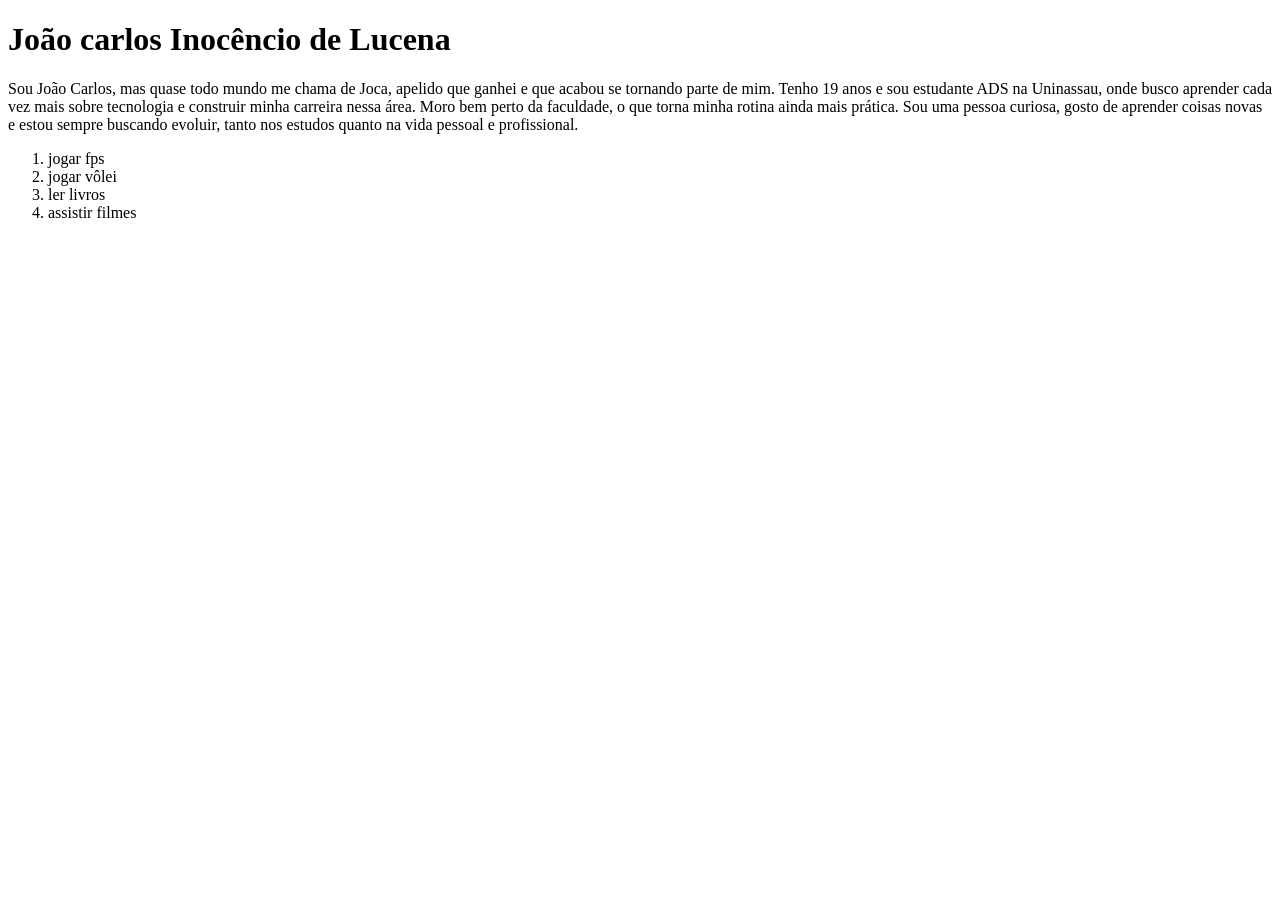
==== index.html @ d2fedf28 "Add files via upload" ====
<!DOCTYPE html>
<html lang="pt-br">
<head>
    <meta charset="UTF-8">
    <meta name="viewport" content="width=device-width, initial-scale=1.0">
    <title>João Carlos</title>
</head>
<body>
    <h1>João carlos Inocêncio de Lucena</h1>
    <p> Sou João Carlos, mas quase todo mundo me chama de Joca, apelido que ganhei e que acabou se tornando parte de mim. Tenho 19 anos e sou estudante ADS na Uninassau, onde busco aprender cada vez mais sobre tecnologia e construir minha carreira nessa área.

Moro bem perto da faculdade, o que torna minha rotina ainda mais prática. Sou uma pessoa curiosa, gosto de aprender coisas novas e estou sempre buscando evoluir, tanto nos estudos quanto na vida pessoal e profissional.</p>
<ol>
    <li> jogar fps</li>
    <li>jogar vôlei</li>
    <li>ler livros</li>
    <li>assistir filmes</li>

</ol>
</body>
</html>
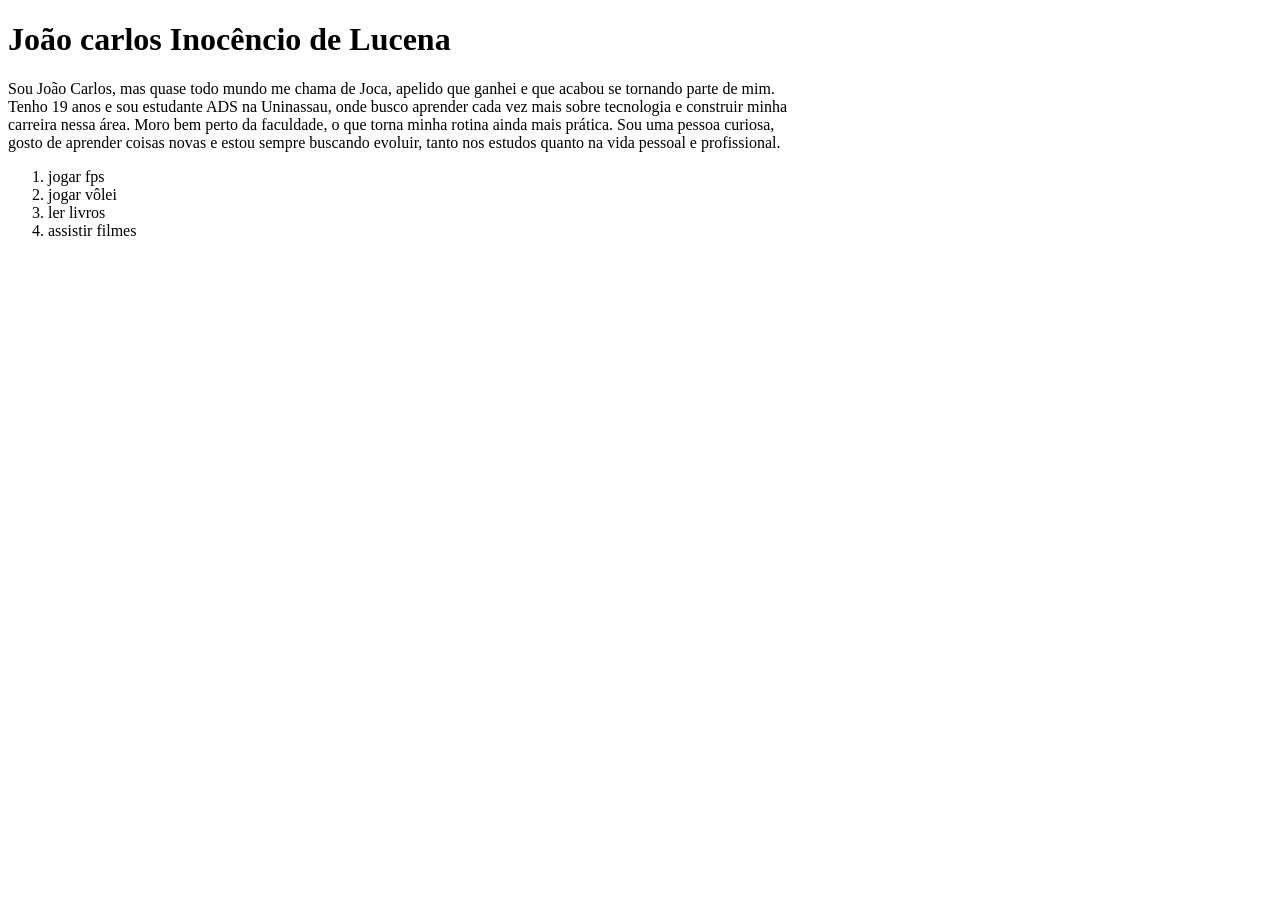
==== commit a8480646: "Add files via upload" ====
--- a/index.html
+++ b/index.html
@@ -7,9 +7,9 @@
 </head>
 <body>
     <h1>João carlos Inocêncio de Lucena</h1>
-    <p> Sou João Carlos, mas quase todo mundo me chama de Joca, apelido que ganhei e que acabou se tornando parte de mim. Tenho 19 anos e sou estudante ADS na Uninassau, onde busco aprender cada vez mais sobre tecnologia e construir minha carreira nessa área.
+    <p> Sou João Carlos, mas quase todo mundo me chama de Joca, apelido que ganhei e que acabou se tornando parte de mim.<br> Tenho 19 anos e sou estudante ADS na Uninassau, onde busco aprender cada vez mais sobre tecnologia e construir minha<br> carreira nessa área.
 
-Moro bem perto da faculdade, o que torna minha rotina ainda mais prática. Sou uma pessoa curiosa, gosto de aprender coisas novas e estou sempre buscando evoluir, tanto nos estudos quanto na vida pessoal e profissional.</p>
+Moro bem perto da faculdade, o que torna minha rotina ainda mais prática. Sou uma pessoa curiosa, <br>gosto de aprender coisas novas e estou sempre buscando evoluir, tanto nos estudos quanto na vida pessoal e profissional.</p>
 <ol>
     <li> jogar fps</li>
     <li>jogar vôlei</li>
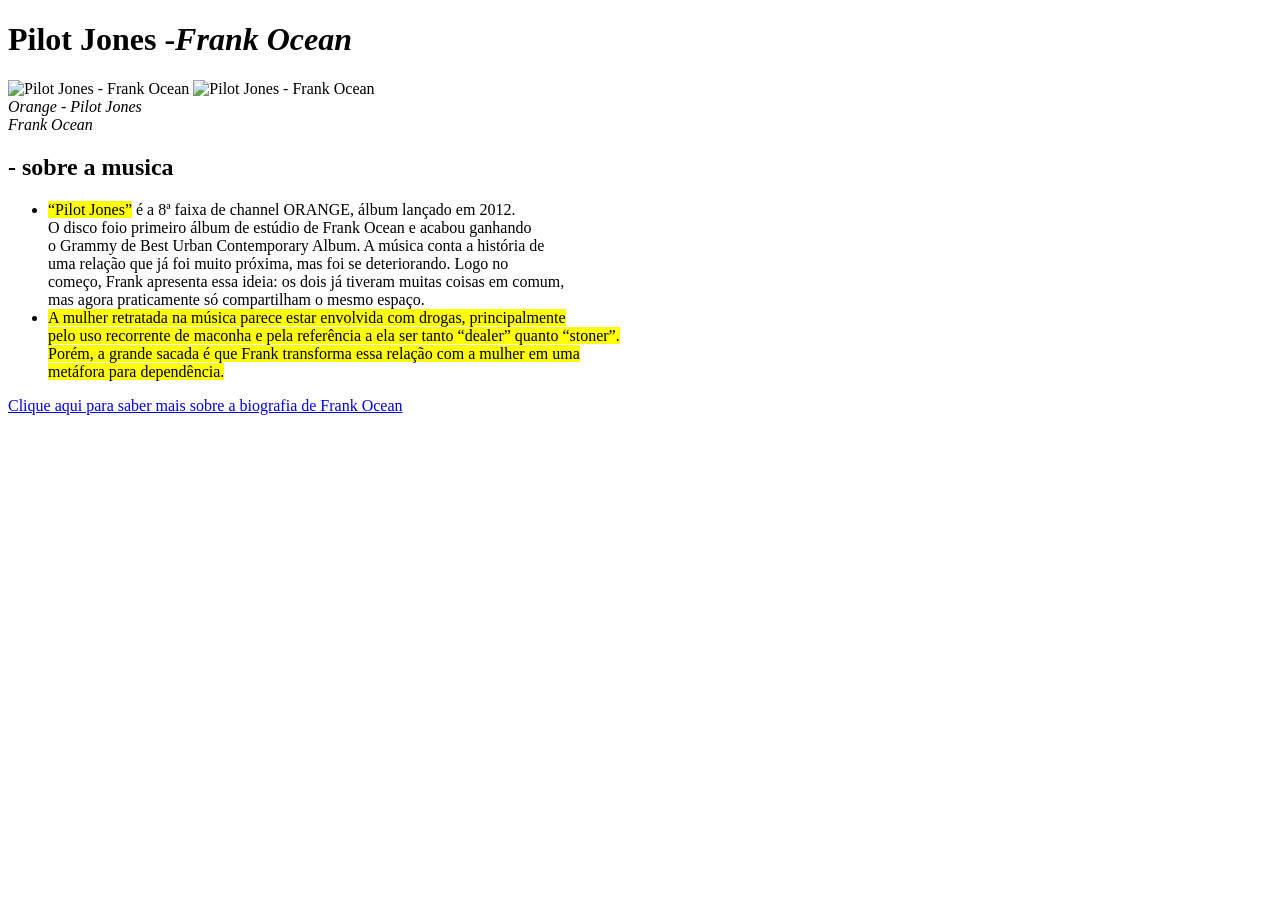
==== commit 64ccf0e8: "Add files via upload" ====
--- a/index.html
+++ b/index.html
@@ -3,19 +3,21 @@
 <head>
     <meta charset="UTF-8">
     <meta name="viewport" content="width=device-width, initial-scale=1.0">
-    <title>João Carlos</title>
+    <title>Pilot Jones - Frank Ocean</title>
 </head>
 <body>
-    <h1>João carlos Inocêncio de Lucena</h1>
-    <p> Sou João Carlos, mas quase todo mundo me chama de Joca, apelido que ganhei e que acabou se tornando parte de mim.<br> Tenho 19 anos e sou estudante ADS na Uninassau, onde busco aprender cada vez mais sobre tecnologia e construir minha<br> carreira nessa área.
-
-Moro bem perto da faculdade, o que torna minha rotina ainda mais prática. Sou uma pessoa curiosa, <br>gosto de aprender coisas novas e estou sempre buscando evoluir, tanto nos estudos quanto na vida pessoal e profissional.</p>
-<ol>
-    <li> jogar fps</li>
-    <li>jogar vôlei</li>
-    <li>ler livros</li>
-    <li>assistir filmes</li>
-
-</ol>
+    <h1>Pilot Jones -<i>Frank Ocean</i></h1>
+    <img src="https://images.openai.com/static-rsc-4/E-ShkgdjByuHTTjebcHb9rIfzEM2_DQYW1Gs9xd1xRHz4AcibiZPQoNcui5sduPARhf-kFCQR0EFNNVBc3zarWDpKLuFDttZcCwG6IXN-419BSYr56ZlC3js4Njy2pwU3KjsLCs-mGe-6hpd8aVsA0E1NWGp1TvNIWYL2kD-I8Q1yChe1V6Jk1w_sFiajAQB?purpose=fullsize" width="200" alt="Pilot Jones - Frank Ocean" >  <img src="https://images.openai.com/static-rsc-4/keM3DZ5dfIHCV4mY62JpMrUDnSu9TE22c4PVL0NURmY7e3-310lMT5ksIlUP79338UPVuPjX0OOBNGNF2LLpu036V3VofhQj18d10SBeIx0zE2uHIFDq0Vcnhmct14xSvNmwicpav6C8Mvq_sRHLLeRNu3HOMjqQ0JxN0Gk3VcSUeYtHKicEMi3yzBtThUby?purpose=fullsize" width="200" alt="Pilot Jones - Frank Ocean" >  
+<br>
+    <i> Orange - Pilot Jones</i><br> <i>Frank Ocean</i>
+<h2>- sobre a musica </h2>
+<p>
+    <ul>
+        <li><mark>“Pilot Jones”</mark> é a 8ª faixa de channel ORANGE, álbum lançado em 2012.<br> O disco foio primeiro álbum de estúdio de Frank Ocean e acabou ganhando<br> o Grammy de Best Urban Contemporary Album.
+A música conta a história de<br> uma relação que já foi muito próxima, mas foi se deteriorando. Logo no<br> começo, Frank apresenta essa ideia: os dois já tiveram muitas coisas em comum,<br> mas agora praticamente só compartilham o mesmo espaço.</li>
+<li><mark>A mulher retratada na música parece estar envolvida com drogas, principalmente<br> pelo uso recorrente de maconha e pela referência a ela ser tanto “dealer” quanto “stoner”.<br> Porém, a grande sacada é que Frank transforma essa relação com a mulher em uma<br> metáfora para dependência.</mark></i>
+</ul>
+<a href="detalhe.html" target="_blank">Clique aqui para saber mais sobre a biografia de Frank Ocean</a>
+</p>
 </body>
 </html>
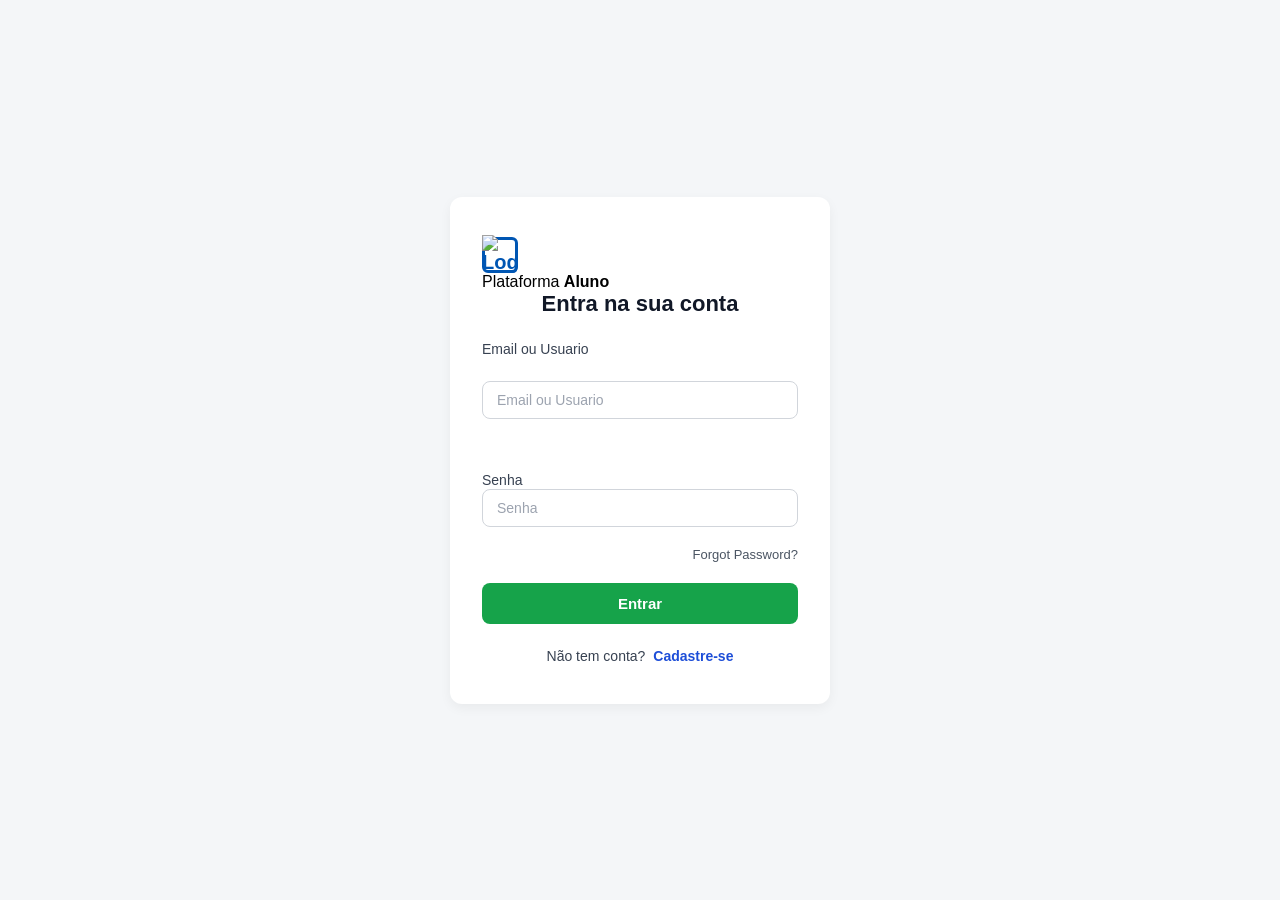
==== commit 9de9788a: "Add files via upload" ====
--- a/index.html
+++ b/index.html
@@ -3,21 +3,44 @@
 <head>
     <meta charset="UTF-8">
     <meta name="viewport" content="width=device-width, initial-scale=1.0">
-    <title>Pilot Jones - Frank Ocean</title>
+    <title>Document</title>
+    <link rel="stylesheet" href="style.css">
 </head>
 <body>
-    <h1>Pilot Jones -<i>Frank Ocean</i></h1>
-    <img src="https://images.openai.com/static-rsc-4/E-ShkgdjByuHTTjebcHb9rIfzEM2_DQYW1Gs9xd1xRHz4AcibiZPQoNcui5sduPARhf-kFCQR0EFNNVBc3zarWDpKLuFDttZcCwG6IXN-419BSYr56ZlC3js4Njy2pwU3KjsLCs-mGe-6hpd8aVsA0E1NWGp1TvNIWYL2kD-I8Q1yChe1V6Jk1w_sFiajAQB?purpose=fullsize" width="200" alt="Pilot Jones - Frank Ocean" >  <img src="https://images.openai.com/static-rsc-4/keM3DZ5dfIHCV4mY62JpMrUDnSu9TE22c4PVL0NURmY7e3-310lMT5ksIlUP79338UPVuPjX0OOBNGNF2LLpu036V3VofhQj18d10SBeIx0zE2uHIFDq0Vcnhmct14xSvNmwicpav6C8Mvq_sRHLLeRNu3HOMjqQ0JxN0Gk3VcSUeYtHKicEMi3yzBtThUby?purpose=fullsize" width="200" alt="Pilot Jones - Frank Ocean" >  
-<br>
-    <i> Orange - Pilot Jones</i><br> <i>Frank Ocean</i>
-<h2>- sobre a musica </h2>
-<p>
-    <ul>
-        <li><mark>“Pilot Jones”</mark> é a 8ª faixa de channel ORANGE, álbum lançado em 2012.<br> O disco foio primeiro álbum de estúdio de Frank Ocean e acabou ganhando<br> o Grammy de Best Urban Contemporary Album.
-A música conta a história de<br> uma relação que já foi muito próxima, mas foi se deteriorando. Logo no<br> começo, Frank apresenta essa ideia: os dois já tiveram muitas coisas em comum,<br> mas agora praticamente só compartilham o mesmo espaço.</li>
-<li><mark>A mulher retratada na música parece estar envolvida com drogas, principalmente<br> pelo uso recorrente de maconha e pela referência a ela ser tanto “dealer” quanto “stoner”.<br> Porém, a grande sacada é que Frank transforma essa relação com a mulher em uma<br> metáfora para dependência.</mark></i>
-</ul>
-<a href="detalhe.html" target="_blank">Clique aqui para saber mais sobre a biografia de Frank Ocean</a>
-</p>
+    <div class="login-container">
+        <div classe= "logo">
+            <div class="logo-simbolo"><img src="https://encrypted-tbn0.gstatic.com/images?q=tbn:ANd9GcRrCS9NHfTh1nHGGDxZ_ls2VGYPEWdNEpZa_Pr5bkLqYQ&s" alt="Logo" width="36" height="40"></div>
+            <div>
+                <span>Plataforma</span>
+                <strong> Aluno</strong>
+            </div>
+        </div>
+<h2>Entra na sua conta</h2>
+<form> <div class="input-group">
+     <label for="email">Email ou Usuario</label>
+        <br>
+        <input type="text" id="email" name="email" placeholder="Email ou Usuario" required><br><br>
+</div>
+       
+
+        <label for="senha">Senha</label>
+        <br>
+        <input type="password" id="senha" name="senha" placeholder="Senha" required><br><br>
+<div class="forgot">
+    <a href="*">Forgot Password?</a>
+</div>
+      <button type="submit" class="botao-entrar">Entrar</button>
+</form>
+    <div class="cadastro">
+        <span>Não tem conta?</span>
+        <a href="*">Cadastre-se</a>
+    </div>
+    </div>
+
+
+
+    
+    
+    
 </body>
 </html>
--- a/style.css
+++ b/style.css
@@ -0,0 +1,155 @@
+* {
+  margin: 0;
+  padding: 0;
+  box-sizing: border-box;
+  font-family: -apple-system, BlinkMacSystemFont, "Segoe UI", Roboto, Helvetica, Arial, sans-serif;
+}
+
+body {
+  background-color: #f4f6f8;
+  display: flex;
+  justify-content: center;
+  align-items: center;
+  min-height: 100vh;
+}
+
+.login-container {
+  background-color: #ffffff;
+  padding: 40px 32px;
+  border-radius: 12px;
+  box-shadow: 0 4px 12px rgba(0, 0, 0, 0.05);
+  width: 100%;
+  max-width: 380px;
+  display: flex;
+  flex-direction: column;
+}
+
+/* Logo */
+.logo {
+  display: flex;
+  align-items: center;
+  justify-content: center;
+  gap: 10px;
+  margin-bottom: 24px;
+}
+
+.logo-simbolo {
+  width: 36px;
+  height: 36px;
+  border: 3px solid #0056b3;
+  border-radius: 6px;
+  color: #0056b3;
+  font-weight: bold;
+  font-size: 20px;
+  display: flex;
+  align-items: center;
+  justify-content: center;
+}
+
+.logo-texto {
+  display: flex;
+  flex-direction: column;
+  line-height: 1.1;
+  color: #0b3b60;
+  font-size: 18px;
+}
+
+/* Título */
+h2 {
+  text-align: center;
+  color: #111827;
+  font-size: 22px;
+  font-weight: 700;
+  margin-bottom: 24px;
+}
+
+/* Formulário e Inputs */
+.login-form {
+  display: flex;
+  flex-direction: column;
+}
+
+.input-group {
+  display: flex;
+  flex-direction: column;
+  margin-bottom: 16px;
+}
+
+label {
+  font-size: 14px;
+  color: #374151;
+  margin-bottom: 6px;
+  font-weight: 500;
+}
+
+input {
+  width: 100%;
+  padding: 10px 14px;
+  border: 1px solid #d1d5db;
+  border-radius: 8px;
+  font-size: 14px;
+  outline: none;
+  transition: border-color 0.2s;
+}
+
+input:focus {
+  border-color: #3b82f6;
+  box-shadow: 0 0 0 2px rgba(59, 130, 246, 0.2);
+}
+
+input::placeholder {
+  color: #9ca3af;
+}
+
+/* Esqueceu a Senha */
+.forgot {
+  text-align: right;
+  margin-bottom: 20px;
+}
+
+.forgot a {
+  color: #4b5563;
+  font-size: 13px;
+  text-decoration: none;
+}
+
+.forgot a:hover {
+  text-decoration: underline;
+}
+
+/* Botão Entrar */
+.botao-entrar {
+  width: 100%;
+  padding: 12px;
+  background-color: #16a34a;
+  color: #ffffff;
+  border: none;
+  border-radius: 8px;
+  font-size: 15px;
+  font-weight: 600;
+  cursor: pointer;
+  transition: background-color 0.2s;
+}
+
+.botao-entrar:hover {
+  background-color: #15803d;
+}
+
+/* Rodapé / Cadastro */
+.cadastro {
+  margin-top: 24px;
+  text-align: center;
+  font-size: 14px;
+  color: #374151;
+}
+
+.cadastro a {
+  color: #1d4ed8;
+  text-decoration: none;
+  font-weight: 600;
+  margin-left: 4px;
+}
+
+.cadastro a:hover {
+  text-decoration: underline;
+}
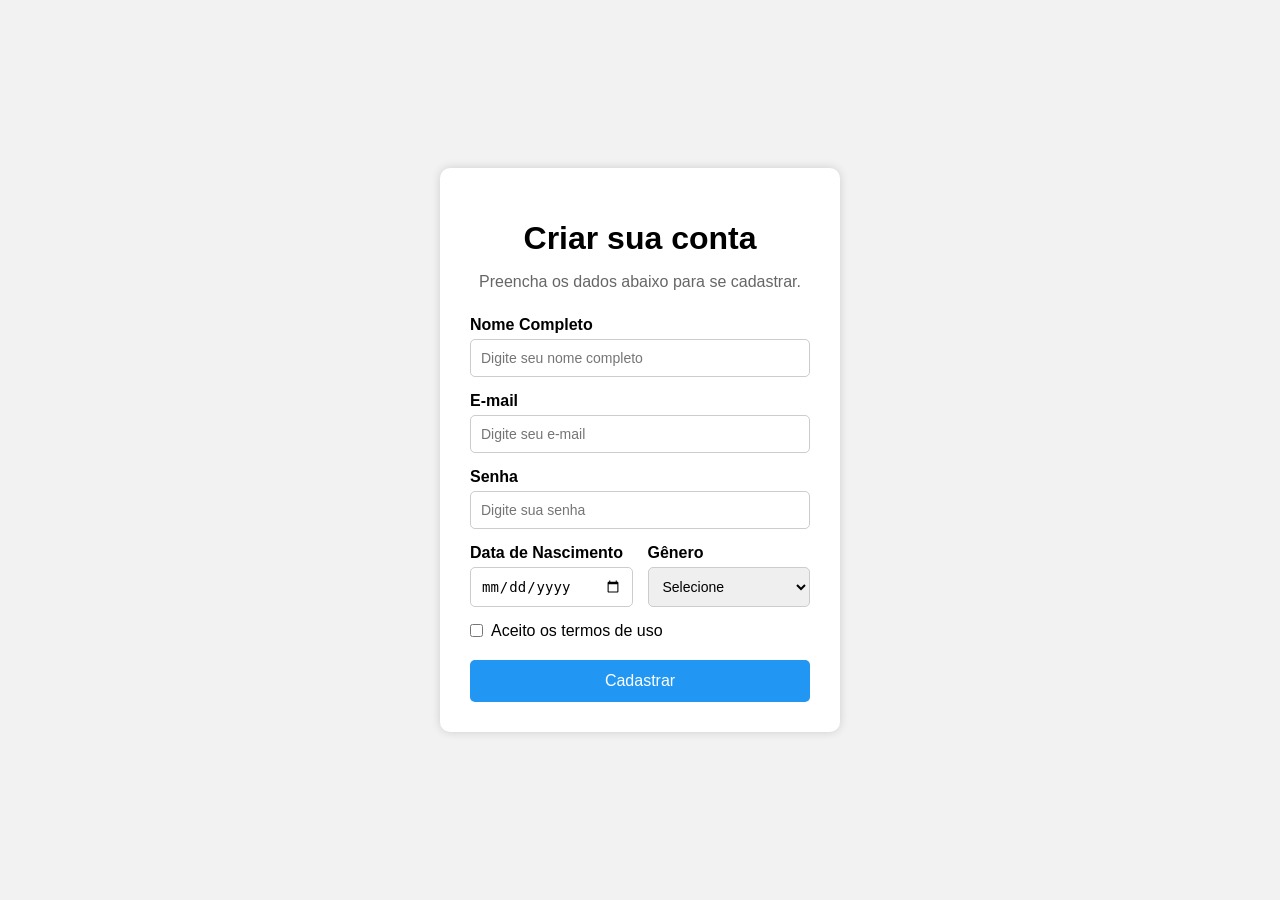
==== commit 67f496be: "Add files via upload" ====
--- a/index.html
+++ b/index.html
@@ -3,44 +3,53 @@
 <head>
     <meta charset="UTF-8">
     <meta name="viewport" content="width=device-width, initial-scale=1.0">
-    <title>Document</title>
+    <title>Tela de Cadastro</title>
     <link rel="stylesheet" href="style.css">
 </head>
 <body>
-    <div class="login-container">
-        <div classe= "logo">
-            <div class="logo-simbolo"><img src="https://encrypted-tbn0.gstatic.com/images?q=tbn:ANd9GcRrCS9NHfTh1nHGGDxZ_ls2VGYPEWdNEpZa_Pr5bkLqYQ&s" alt="Logo" width="36" height="40"></div>
-            <div>
-                <span>Plataforma</span>
-                <strong> Aluno</strong>
+
+    <div class="cadastro">
+        <h1>Criar sua conta</h1>
+        <p>Preencha os dados abaixo para se cadastrar.</p>
+
+        <form>
+
+            <label for="nome">Nome Completo</label>
+            <input type="text" id="nome" placeholder="Digite seu nome completo">
+
+            <label for="email">E-mail</label>
+            <input type="email" id="email" placeholder="Digite seu e-mail">
+
+            <label for="senha">Senha</label>
+            <input type="password" id="senha" placeholder="Digite sua senha">
+
+            <div class="linha">
+                <div>
+                    <label for="data">Data de Nascimento</label>
+                    <input type="date" id="data">
+                </div>
+
+                <div>
+                    <label for="genero">Gênero</label>
+                    <select id="genero">
+                        <option value="">Selecione</option>
+                        <option value="masculino">Masculino</option>
+                        <option value="feminino">Feminino</option>
+                        <option value="outro">Outro</option>
+                        <option value="nao-informar">Prefiro não dizer</option>
+                    </select>
+                </div>
             </div>
-        </div>
-<h2>Entra na sua conta</h2>
-<form> <div class="input-group">
-     <label for="email">Email ou Usuario</label>
-        <br>
-        <input type="text" id="email" name="email" placeholder="Email ou Usuario" required><br><br>
-</div>
-       
 
-        <label for="senha">Senha</label>
-        <br>
-        <input type="password" id="senha" name="senha" placeholder="Senha" required><br><br>
-<div class="forgot">
-    <a href="*">Forgot Password?</a>
-</div>
-      <button type="submit" class="botao-entrar">Entrar</button>
-</form>
-    <div class="cadastro">
-        <span>Não tem conta?</span>
-        <a href="*">Cadastre-se</a>
-    </div>
+            <div class="termos">
+                <input type="checkbox" id="termos">
+                <label for="termos">Aceito os termos de uso</label>
+            </div>
+
+            <button type="submit">Cadastrar</button>
+
+        </form>
     </div>
 
-
-
-    
-    
-    
 </body>
 </html>
--- a/style.css
+++ b/style.css
@@ -1,155 +1,96 @@
 * {
-  margin: 0;
-  padding: 0;
-  box-sizing: border-box;
-  font-family: -apple-system, BlinkMacSystemFont, "Segoe UI", Roboto, Helvetica, Arial, sans-serif;
+    box-sizing: border-box;
 }
 
 body {
-  background-color: #f4f6f8;
-  display: flex;
-  justify-content: center;
-  align-items: center;
-  min-height: 100vh;
+    margin: 0;
+    font-family: Arial, sans-serif;
+    background-color: #f2f2f2;
+
+    display: flex;
+    justify-content: center;
+    align-items: center;
+    min-height: 100vh;
 }
 
-.login-container {
-  background-color: #ffffff;
-  padding: 40px 32px;
-  border-radius: 12px;
-  box-shadow: 0 4px 12px rgba(0, 0, 0, 0.05);
-  width: 100%;
-  max-width: 380px;
-  display: flex;
-  flex-direction: column;
+.cadastro {
+    background-color: white;
+    width: 400px;
+    padding: 30px;
+    border-radius: 10px;
+    box-shadow: 0 0 10px rgba(0, 0, 0, 0.15);
 }
 
-/* Logo */
-.logo {
-  display: flex;
-  align-items: center;
-  justify-content: center;
-  gap: 10px;
-  margin-bottom: 24px;
+h1 {
+    text-align: center;
+    margin-bottom: 10px;
 }
 
-.logo-simbolo {
-  width: 36px;
-  height: 36px;
-  border: 3px solid #0056b3;
-  border-radius: 6px;
-  color: #0056b3;
-  font-weight: bold;
-  font-size: 20px;
-  display: flex;
-  align-items: center;
-  justify-content: center;
-}
-
-.logo-texto {
-  display: flex;
-  flex-direction: column;
-  line-height: 1.1;
-  color: #0b3b60;
-  font-size: 18px;
-}
-
-/* Título */
-h2 {
-  text-align: center;
-  color: #111827;
-  font-size: 22px;
-  font-weight: 700;
-  margin-bottom: 24px;
-}
-
-/* Formulário e Inputs */
-.login-form {
-  display: flex;
-  flex-direction: column;
-}
-
-.input-group {
-  display: flex;
-  flex-direction: column;
-  margin-bottom: 16px;
+p {
+    text-align: center;
+    color: #666;
+    margin-bottom: 25px;
 }
 
 label {
-  font-size: 14px;
-  color: #374151;
-  margin-bottom: 6px;
-  font-weight: 500;
+    display: block;
+    margin-bottom: 5px;
+    font-weight: bold;
 }
 
-input {
-  width: 100%;
-  padding: 10px 14px;
-  border: 1px solid #d1d5db;
-  border-radius: 8px;
-  font-size: 14px;
-  outline: none;
-  transition: border-color 0.2s;
+input,
+select {
+    width: 100%;
+    padding: 10px;
+    margin-bottom: 15px;
+    border: 1px solid #ccc;
+    border-radius: 5px;
+    font-size: 14px;
 }
 
-input:focus {
-  border-color: #3b82f6;
-  box-shadow: 0 0 0 2px rgba(59, 130, 246, 0.2);
+input:focus,
+select:focus {
+    outline: none;
+    border-color: #2196f3;
 }
 
-input::placeholder {
-  color: #9ca3af;
+.linha {
+    display: flex;
+    gap: 15px;
 }
 
-/* Esqueceu a Senha */
-.forgot {
-  text-align: right;
-  margin-bottom: 20px;
+.linha div {
+    width: 50%;
 }
 
-.forgot a {
-  color: #4b5563;
-  font-size: 13px;
-  text-decoration: none;
+.termos {
+    display: flex;
+    align-items: center;
+    gap: 8px;
+    margin-bottom: 20px;
 }
 
-.forgot a:hover {
-  text-decoration: underline;
+.termos input {
+    width: auto;
+    margin: 0;
 }
 
-/* Botão Entrar */
-.botao-entrar {
-  width: 100%;
-  padding: 12px;
-  background-color: #16a34a;
-  color: #ffffff;
-  border: none;
-  border-radius: 8px;
-  font-size: 15px;
-  font-weight: 600;
-  cursor: pointer;
-  transition: background-color 0.2s;
+.termos label {
+    margin: 0;
+    font-weight: normal;
 }
 
-.botao-entrar:hover {
-  background-color: #15803d;
+button {
+    width: 100%;
+    padding: 12px;
+    border: none;
+    border-radius: 5px;
+    background-color: #2196f3;
+    color: white;
+    font-size: 16px;
+    cursor: pointer;
 }
 
-/* Rodapé / Cadastro */
-.cadastro {
-  margin-top: 24px;
-  text-align: center;
-  font-size: 14px;
-  color: #374151;
-}
-
-.cadastro a {
-  color: #1d4ed8;
-  text-decoration: none;
-  font-weight: 600;
-  margin-left: 4px;
-}
-
-.cadastro a:hover {
-  text-decoration: underline;
+button:hover {
+    background-color: #1976d2;
 }
